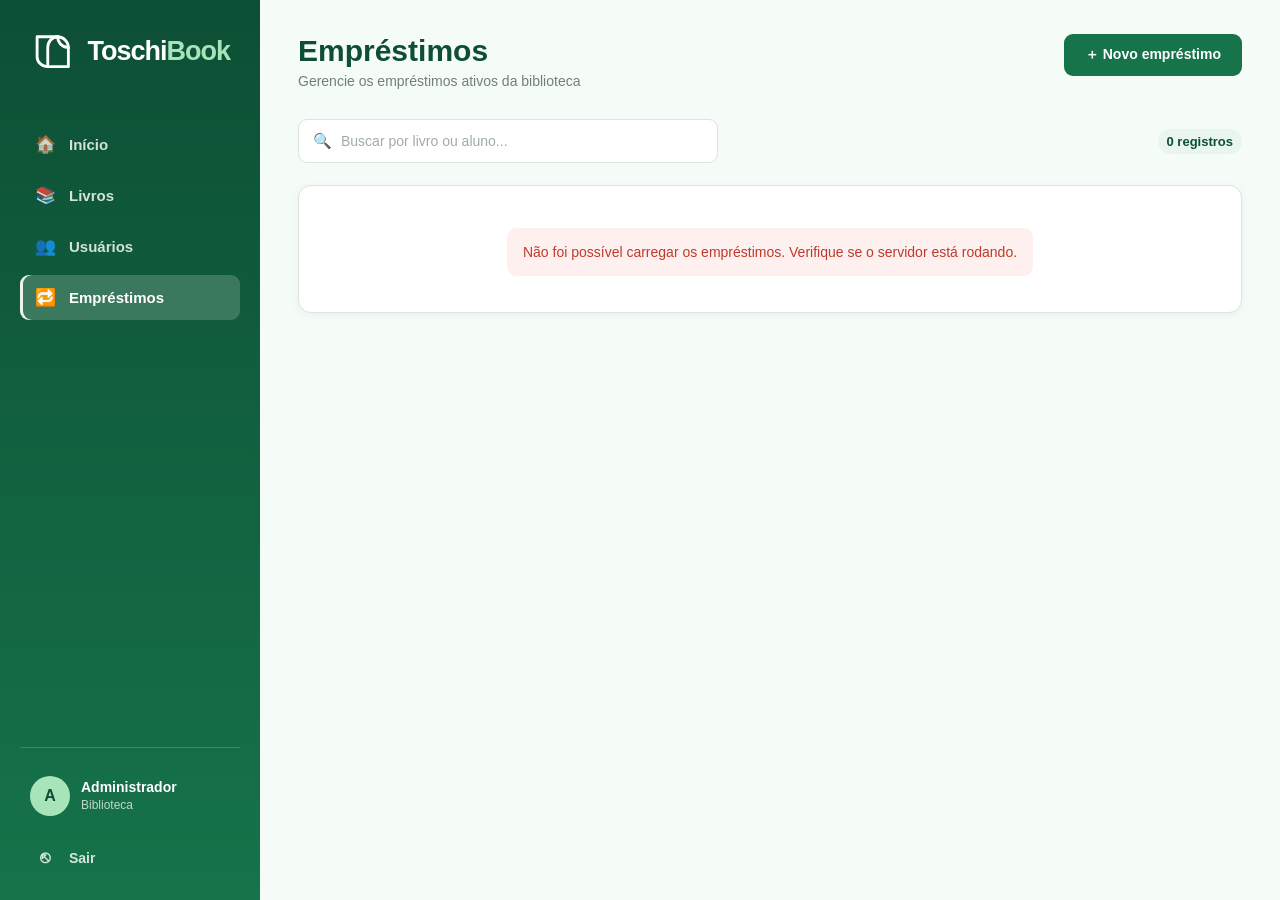
==== html/emprestimos.html @ 8090e4b2 "Add files via upload" ====
<!DOCTYPE html>
<html lang="pt-BR">
<head>
    <meta charset="UTF-8">
    <meta name="viewport" content="width=device-width, initial-scale=1.0">

    <title>Empréstimos | ToschiBook</title>

    <link rel="stylesheet" href="/css/style.css">
    <link rel="stylesheet" href="/css/dashboard.css">
    <link rel="stylesheet" href="/css/paginas.css">
</head>
<body class="dashboard-body">

    <div class="dashboard-layout">

        <!-- Barra lateral -->
        <aside class="sidebar">
            <div class="sidebar-brand logo">
                <div class="logo-icon">
                    <svg viewBox="0 0 64 64" aria-hidden="true">
                        <path d="M10 12h29c8 0 15 7 15 15v27H25c-8 0-15-6-15-14V12Z"
                              fill="none" stroke="currentColor" stroke-width="4" stroke-linejoin="round"/>
                        <path d="M25 54V27c0-8 6-15 14-15"
                              fill="none" stroke="currentColor" stroke-width="4" stroke-linecap="round"/>
                        <path d="M39 12c0 8 6 15 15 15"
                              fill="none" stroke="currentColor" stroke-width="4" stroke-linecap="round"/>
                    </svg>
                </div>
                <span>Toschi<span>Book</span></span>
            </div>

            <nav class="sidebar-nav">
                <a href="dashboard.html" class="nav-item">
                    <span class="nav-icon">🏠</span>
                    Início
                </a>
                <a href="livros.html" class="nav-item">
                    <span class="nav-icon">📚</span>
                    Livros
                </a>
                <a href="usuarios.html" class="nav-item">
                    <span class="nav-icon">👥</span>
                    Usuários
                </a>
                <a href="emprestimos.html" class="nav-item active" aria-current="page">
                    <span class="nav-icon">🔁</span>
                    Empréstimos
                </a>
            </nav>

            <div class="sidebar-footer">
                <div class="admin-chip">
                    <span class="admin-avatar">A</span>
                    <div class="admin-info">
                        <strong>Administrador</strong>
                        <small>Biblioteca</small>
                    </div>
                </div>

                <a href="index.html" class="logout-link">
                    <span class="nav-icon">⎋</span>
                    Sair
                </a>
            </div>
        </aside>

        <!-- Conteúdo principal -->
        <div class="dashboard-main">

            <header class="topbar">
                <div class="topbar-title">
                    <h1>Empréstimos</h1>
                    <p>Gerencie os empréstimos ativos da biblioteca</p>
                </div>

                <div class="topbar-actions">
                    <button class="btn btn-primary" id="btnNovoEmprestimo" type="button">
                        ＋ Novo empréstimo
                    </button>
                </div>
            </header>

            <div class="page-toolbar">
                <div class="search-box">
                    <span class="search-icon">🔍</span>
                    <input
                        type="search"
                        id="buscaEmprestimo"
                        placeholder="Buscar por livro ou aluno..."
                        autocomplete="off"
                    >
                </div>

                <span class="panel-badge" id="emprestimosCount">0 registros</span>
            </div>

            <div class="panel">
                <div class="panel-body panel-body-tight">
                    <div class="empty-state" id="emprestimosEmpty" hidden>
                        <span class="empty-icon">📭</span>
                        <p>Nenhum empréstimo encontrado.</p>
                    </div>

                    <div class="table-wrapper">
                        <table class="data-table" id="emprestimosTable" hidden>
                            <thead>
                                <tr>
                                    <th>Livro</th>
                                    <th>Aluno</th>
                                    <th>Turma</th>
                                    <th>Data</th>
                                    <th>Status</th>
                                    <th>Ações</th>
                                </tr>
                            </thead>
                            <tbody id="emprestimosBody"></tbody>
                        </table>
                    </div>
                </div>
            </div>

        </div>

    </div>

    <!-- Modal de novo empréstimo -->
    <div class="modal-overlay" id="modalEmprestimo" hidden>
        <div class="modal" role="dialog" aria-modal="true" aria-labelledby="modalTitulo">
            <div class="modal-header">
                <h2 id="modalTitulo">Novo empréstimo</h2>
                <button class="modal-close" id="fecharModal" type="button" aria-label="Fechar">×</button>
            </div>

            <div class="modal-body">
                <form id="formEmprestimo" novalidate>
                    <div class="form-grid">
                        <div class="form-group full">
                            <label for="livroSelect">Livro</label>
                            <select id="livroSelect" required>
                                <option value="">Selecione um livro...</option>
                            </select>
                            <small class="select-hint" id="livroHint"></small>
                        </div>

                        <div class="form-group full">
                            <label for="usuarioSelect">Aluno</label>
                            <select id="usuarioSelect" required>
                                <option value="">Selecione um aluno...</option>
                            </select>
                        </div>
                    </div>

                    <div class="modal-actions">
                        <button type="button" class="btn btn-secondary" id="cancelarModal">Cancelar</button>
                        <button type="submit" class="btn btn-primary" id="salvarEmprestimo">Registrar</button>
                    </div>
                </form>
            </div>
        </div>
    </div>

    <script src="/javascript/api.js"></script>
    <script src="/javascript/emprestimos.js"></script>
</body>
</html>
---- css/style.css ----
:root {
    --primary-green: #16734a;
    --dark-green: #0d4f35;
    --light-green: #e9f6ee;
    --soft-green: #f5fbf7;
    --text-color: #24352c;
    --muted-color: #718078;
    --border-color: #d9e5dd;
    --error-color: #c0392b;
    --white: #ffffff;
}

* {
    margin: 0;
    padding: 0;
    box-sizing: border-box;
}

body {
    min-height: 100vh;
    font-family: Arial, Helvetica, sans-serif;
    color: var(--text-color);
    background: var(--soft-green);
}

button,
input {
    font: inherit;
}

button {
    cursor: pointer;
}

.login-page {
    display: flex;
    min-height: 100vh;
}

/* Painel verde */

.brand-panel {
    position: relative;
    display: flex;
    align-items: center;
    justify-content: center;
    width: 48%;
    min-height: 100vh;
    overflow: hidden;
    color: var(--white);
    background:
        linear-gradient(
            145deg,
            rgba(13, 79, 53, 0.98),
            rgba(22, 115, 74, 0.94)
        );
}

.brand-panel::before,
.brand-panel::after {
    content: "";
    position: absolute;
    border-radius: 50%;
    background: rgba(255, 255, 255, 0.06);
}

.brand-panel::before {
    width: 420px;
    height: 420px;
    top: -150px;
    left: -160px;
}

.brand-panel::after {
    width: 520px;
    height: 520px;
    right: -230px;
    bottom: -220px;
}

.brand-content {
    position: relative;
    z-index: 1;
    width: min(80%, 480px);
}

.logo {
    display: flex;
    align-items: center;
    gap: 12px;
    font-size: 31px;
    font-weight: 700;
    letter-spacing: -1px;
}

.logo > span > span {
    color: #a7e4ba;
}

.logo-icon {
    display: flex;
    align-items: center;
    justify-content: center;
    width: 53px;
    height: 53px;
    color: var(--white);
}

.logo-icon svg {
    width: 100%;
    height: 100%;
}

.welcome-text {
    margin-top: 80px;
}

.welcome-text h1 {
    max-width: 420px;
    margin-bottom: 24px;
    font-size: clamp(32px, 4vw, 52px);
    line-height: 1.1;
}

.welcome-text p {
    max-width: 410px;
    color: #d5f1de;
    font-size: 17px;
    line-height: 1.7;
}

.books-decoration {
    display: flex;
    align-items: end;
    gap: 10px;
    height: 130px;
    margin-top: 75px;
    padding-left: 20px;
    border-bottom: 3px solid rgba(255, 255, 255, 0.65);
}

.book {
    display: block;
    width: 48px;
    border-radius: 5px 5px 0 0;
    box-shadow: 5px 0 0 rgba(0, 0, 0, 0.08);
}

.book-one {
    height: 100px;
    background: #a7e4ba;
    transform: rotate(-5deg);
}

.book-two {
    height: 120px;
    background: #f1d18a;
    transform: rotate(4deg);
}

.book-three {
    height: 85px;
    background: #d2e9f2;
    transform: rotate(-3deg);
}

.book-four {
    height: 108px;
    background: #eaa5a5;
    transform: rotate(6deg);
}

/* Painel do formulário */

.form-panel {
    display: flex;
    align-items: center;
    justify-content: center;
    width: 52%;
    padding: 40px;
    background: var(--white);
}

.login-card {
    width: min(100%, 430px);
}

.form-header {
    margin-bottom: 36px;
}

.form-header h2 {
    margin-bottom: 10px;
    color: var(--dark-green);
    font-size: 30px;
}

.form-header p {
    color: var(--muted-color);
    font-size: 15px;
}

.mobile-logo {
    display: none;
}

.input-group {
    margin-bottom: 22px;
}

.input-group label {
    display: block;
    margin-bottom: 9px;
    color: var(--text-color);
    font-size: 14px;
    font-weight: 600;
}

.input-wrapper {
    position: relative;
    display: flex;
    align-items: center;
}

.input-icon {
    position: absolute;
    left: 16px;
    z-index: 1;
    color: var(--primary-green);
    font-size: 15px;
}

.input-wrapper input {
    width: 100%;
    height: 52px;
    padding: 0 16px 0 45px;
    border: 1px solid var(--border-color);
    border-radius: 9px;
    outline: none;
    color: var(--text-color);
    background: var(--white);
    transition: 0.2s ease;
}

.input-wrapper input::placeholder {
    color: #a0ada5;
}

.input-wrapper input:focus {
    border-color: var(--primary-green);
    box-shadow: 0 0 0 4px rgba(22, 115, 74, 0.1);
}

.input-wrapper input.input-error {
    border-color: var(--error-color);
}

.show-password {
    position: absolute;
    right: 13px;
    border: 0;
    color: var(--primary-green);
    background: transparent;
    font-size: 12px;
    font-weight: 600;
}

.show-password:hover {
    text-decoration: underline;
}

.error-message {
    display: block;
    min-height: 17px;
    margin-top: 6px;
    color: var(--error-color);
    font-size: 12px;
}

.form-options {
    display: flex;
    align-items: center;
    justify-content: space-between;
    margin: 3px 0 28px;
    font-size: 13px;
}

.remember-me {
    display: flex;
    align-items: center;
    gap: 8px;
    color: var(--muted-color);
    cursor: pointer;
}

.remember-me input {
    accent-color: var(--primary-green);
}

.form-options a {
    color: var(--primary-green);
    font-weight: 600;
    text-decoration: none;
}

.form-options a:hover {
    text-decoration: underline;
}

.login-button {
    display: flex;
    align-items: center;
    justify-content: center;
    width: 100%;
    height: 53px;
    border: 0;
    border-radius: 9px;
    color: var(--white);
    background: var(--primary-green);
    font-weight: 700;
    transition: 0.2s ease;
}

.login-button:hover {
    background: var(--dark-green);
    transform: translateY(-1px);
    box-shadow: 0 7px 16px rgba(22, 115, 74, 0.2);
}

.login-button:disabled {
    cursor: not-allowed;
    opacity: 0.75;
}

.loading-spinner {
    display: none;
    width: 19px;
    height: 19px;
    border: 3px solid rgba(255, 255, 255, 0.4);
    border-top-color: var(--white);
    border-radius: 50%;
    animation: spin 0.8s linear infinite;
}

.login-button.loading .button-text {
    display: none;
}

.login-button.loading .loading-spinner {
    display: block;
}

.status-message {
    min-height: 20px;
    margin-top: 15px;
    text-align: center;
    font-size: 13px;
}

.status-message.success {
    color: var(--primary-green);
}

.status-message.error {
    color: var(--error-color);
}

.form-footer {
    display: flex;
    flex-direction: column;
    gap: 8px;
    margin-top: 45px;
    color: #9aa89f;
    font-size: 12px;
    text-align: center;
}

.create-account-link {
    color: var(--primary-green);
    font-weight: 700;
    text-decoration: none;
}

.create-account-link:hover {
    text-decoration: underline;
}

@keyframes spin {
    to {
        transform: rotate(360deg);
    }
}

/* Responsividade */

@media (max-width: 850px) {
    .login-page {
        display: block;
    }

    .brand-panel {
        display: none;
    }

    .form-panel {
        width: 100%;
        min-height: 100vh;
        padding: 28px 22px;
    }

    .mobile-logo {
        display: flex;
        justify-content: center;
        margin-bottom: 55px;
        color: var(--primary-green);
    }

    .mobile-logo .logo-icon {
        color: var(--primary-green);
    }

    .form-header {
        margin-bottom: 30px;
    }
}

@media (max-width: 430px) {
    .form-panel {
        padding: 25px 18px;
    }

    .mobile-logo {
        margin-bottom: 42px;
        font-size: 27px;
    }

    .form-header h2 {
        font-size: 26px;
    }

    .form-options {
        align-items: flex-start;
        flex-direction: column;
        gap: 15px;
    }

    .form-footer {
        margin-top: 45px;
    }
}
---- css/dashboard.css ----
/* ===== Dashboard ToschiBook ===== */

.dashboard-body {
    background: var(--soft-green);
}

.dashboard-layout {
    display: flex;
    min-height: 100vh;
}

/* --- Barra lateral --- */

.sidebar {
    display: flex;
    flex-direction: column;
    width: 260px;
    flex-shrink: 0;
    padding: 28px 20px 22px;
    color: var(--white);
    background:
        linear-gradient(
            180deg,
            var(--dark-green),
            var(--primary-green)
        );
}

.sidebar-brand {
    padding: 0 10px;
    font-size: 27px;
}

.sidebar-brand .logo-icon {
    width: 46px;
    height: 46px;
}

.sidebar-nav {
    display: flex;
    flex-direction: column;
    gap: 6px;
    margin-top: 48px;
}

.nav-item {
    display: flex;
    align-items: center;
    gap: 13px;
    padding: 12px 14px;
    border-radius: 9px;
    color: rgba(255, 255, 255, 0.82);
    font-size: 15px;
    font-weight: 600;
    text-decoration: none;
    transition: 0.2s ease;
}

.nav-item:hover {
    color: var(--white);
    background: rgba(255, 255, 255, 0.12);
}

.nav-item.active {
    color: var(--white);
    background: rgba(255, 255, 255, 0.18);
    box-shadow: inset 3px 0 0 rgba(255, 255, 255, 0.9);
}

.nav-icon {
    width: 22px;
    font-size: 17px;
    text-align: center;
}

.sidebar-footer {
    margin-top: auto;
    padding-top: 24px;
    border-top: 1px solid rgba(255, 255, 255, 0.18);
}

.admin-chip {
    display: flex;
    align-items: center;
    gap: 11px;
    padding: 4px 10px;
}

.admin-avatar {
    display: flex;
    align-items: center;
    justify-content: center;
    width: 40px;
    height: 40px;
    border-radius: 50%;
    color: var(--dark-green);
    background: #a7e4ba;
    font-weight: 700;
}

.admin-info {
    display: flex;
    flex-direction: column;
    line-height: 1.35;
}

.admin-info strong {
    font-size: 14px;
}

.admin-info small {
    color: rgba(255, 255, 255, 0.72);
    font-size: 12px;
}

.logout-link {
    display: flex;
    align-items: center;
    gap: 13px;
    margin-top: 18px;
    padding: 10px 14px;
    border-radius: 9px;
    color: rgba(255, 255, 255, 0.82);
    font-size: 14px;
    font-weight: 600;
    text-decoration: none;
    transition: 0.2s ease;
}

.logout-link:hover {
    color: var(--white);
    background: rgba(255, 255, 255, 0.12);
}

/* --- Área principal --- */

.dashboard-main {
    flex: 1;
    min-width: 0;
    padding: 34px 38px 50px;
}

.topbar {
    display: flex;
    align-items: flex-start;
    justify-content: space-between;
    gap: 20px;
    margin-bottom: 30px;
}

.topbar-title h1 {
    color: var(--dark-green);
    font-size: 30px;
}

.topbar-title p {
    margin-top: 5px;
    color: var(--muted-color);
    font-size: 14px;
}

.refresh-button {
    display: inline-flex;
    align-items: center;
    gap: 8px;
    padding: 11px 20px;
    border: 1px solid var(--border-color);
    border-radius: 9px;
    color: var(--primary-green);
    background: var(--white);
    font-size: 14px;
    font-weight: 700;
    transition: 0.2s ease;
}

.refresh-button:hover {
    border-color: var(--primary-green);
    box-shadow: 0 4px 12px rgba(22, 115, 74, 0.14);
}

.refresh-button:disabled {
    cursor: not-allowed;
    opacity: 0.65;
}

/* --- Cards de estatísticas --- */

.stats-grid {
    display: grid;
    grid-template-columns: repeat(3, 1fr);
    gap: 18px;
    margin-bottom: 30px;
}

.stat-card {
    display: flex;
    align-items: center;
    gap: 16px;
    padding: 22px 24px;
    border: 1px solid var(--border-color);
    border-radius: 13px;
    background: var(--white);
    box-shadow: 0 2px 8px rgba(13, 79, 53, 0.05);
}

.stat-icon {
    display: flex;
    align-items: center;
    justify-content: center;
    width: 52px;
    height: 52px;
    border-radius: 12px;
    font-size: 24px;
}

.stat-icon-green {
    background: var(--light-green);
}

.stat-icon-blue {
    background: #e8f1fa;
}

.stat-icon-yellow {
    background: #fdf3df;
}

.stat-info {
    display: flex;
    flex-direction: column;
    min-width: 0;
}

.stat-label {
    color: var(--muted-color);
    font-size: 13px;
    font-weight: 600;
}

.stat-value {
    margin-top: 3px;
    color: var(--text-color);
    font-size: 30px;
    line-height: 1.1;
}

/* --- Painéis --- */

.content-grid {
    display: grid;
    grid-template-columns: 1.2fr 1fr;
    gap: 18px;
}

.panel {
    border: 1px solid var(--border-color);
    border-radius: 13px;
    background: var(--white);
    box-shadow: 0 2px 8px rgba(13, 79, 53, 0.05);
    overflow: hidden;
}

.panel-header {
    display: flex;
    align-items: center;
    justify-content: space-between;
    padding: 18px 22px;
    border-bottom: 1px solid var(--border-color);
}

.panel-header h2 {
    color: var(--dark-green);
    font-size: 17px;
}

.panel-badge {
    display: inline-flex;
    align-items: center;
    justify-content: center;
    min-width: 28px;
    height: 25px;
    padding: 0 9px;
    border-radius: 999px;
    color: var(--dark-green);
    background: var(--light-green);
    font-size: 13px;
    font-weight: 700;
}

.panel-body {
    padding: 8px 22px 20px;
}

/* --- Tabela --- */

.table-wrapper {
    overflow-x: auto;
}

.data-table {
    width: 100%;
    border-collapse: collapse;
    font-size: 14px;
}

.data-table th {
    padding: 13px 10px;
    color: var(--muted-color);
    font-size: 12px;
    font-weight: 700;
    text-align: left;
    text-transform: uppercase;
    letter-spacing: 0.4px;
    border-bottom: 1px solid var(--border-color);
}

.data-table td {
    padding: 13px 10px;
    border-bottom: 1px solid #eef3ef;
}

.data-table tbody tr:last-child td {
    border-bottom: 0;
}

.data-table tbody tr:hover {
    background: var(--soft-green);
}

.book-title-cell {
    font-weight: 600;
    color: var(--text-color);
}

.small-text {
    color: var(--muted-color);
    font-size: 12px;
}

/* --- Lista de livros --- */

.book-list {
    list-style: none;
    margin-top: 10px;
}

.book-list li {
    display: flex;
    align-items: center;
    justify-content: space-between;
    gap: 12px;
    padding: 11px 4px;
    border-bottom: 1px solid #eef3ef;
}

.book-list li:last-child {
    border-bottom: 0;
}

.book-cover {
    display: flex;
    align-items: center;
    justify-content: center;
    width: 40px;
    height: 48px;
    flex-shrink: 0;
    border-radius: 5px;
    color: #fff;
    background: var(--primary-green);
    font-size: 18px;
    box-shadow: 2px 2px 0 rgba(13, 79, 53, 0.18);
}

.book-meta {
    flex: 1;
    min-width: 0;
}

.book-meta strong {
    display: block;
    overflow: hidden;
    color: var(--text-color);
    font-size: 14px;
    text-overflow: ellipsis;
    white-space: nowrap;
}

.book-meta small {
    display: block;
    margin-top: 3px;
    overflow: hidden;
    color: var(--muted-color);
    font-size: 12px;
    text-overflow: ellipsis;
    white-space: nowrap;
}

.book-copies {
    flex-shrink: 0;
    padding: 4px 10px;
    border-radius: 999px;
    color: var(--primary-green);
    background: var(--light-green);
    font-size: 12px;
    font-weight: 700;
}

/* --- Estados vazios --- */

.empty-state {
    display: flex;
    flex-direction: column;
    align-items: center;
    gap: 8px;
    padding: 42px 10px 36px;
    color: var(--muted-color);
    text-align: center;
}

.empty-state[hidden] {
    display: none;
}

.empty-icon {
    font-size: 34px;
}

.empty-state p {
    font-size: 14px;
}

/* --- Erro na busca --- */

.load-error {
    padding: 16px;
    border-radius: 9px;
    color: var(--error-color);
    background: #fdf0ee;
    font-size: 14px;
}

/* --- Responsividade --- */

@media (max-width: 1080px) {
    .content-grid {
        grid-template-columns: 1fr;
    }
}

@media (max-width: 900px) {
    .dashboard-layout {
        display: block;
    }

    .sidebar {
        width: 100%;
        padding: 18px 18px 14px;
    }

    .sidebar-nav {
        flex-direction: row;
        flex-wrap: wrap;
        gap: 8px;
        margin-top: 18px;
    }

    .nav-item {
        padding: 9px 13px;
        font-size: 14px;
    }

    .nav-item.active {
        box-shadow: inset 0 -3px 0 rgba(255, 255, 255, 0.9);
    }

    .sidebar-footer {
        display: flex;
        align-items: center;
        justify-content: space-between;
        margin-top: 18px;
        padding-top: 14px;
    }

    .logout-link {
        margin-top: 0;
    }

    .dashboard-main {
        padding: 26px 20px 40px;
    }
}

@media (max-width: 720px) {
    .stats-grid {
        grid-template-columns: 1fr;
    }

    .topbar {
        flex-direction: column;
        align-items: stretch;
    }

    .refresh-button {
        justify-content: center;
    }
}
---- css/paginas.css ----
/* ===== Componentes das páginas de gestão ToschiBook ===== */

/* --- Barra de ferramentas (busca + ação) --- */

.page-toolbar {
    display: flex;
    align-items: center;
    justify-content: space-between;
    gap: 16px;
    margin-bottom: 22px;
}

.search-box {
    position: relative;
    flex: 1;
    max-width: 420px;
}

.search-box input {
    width: 100%;
    height: 44px;
    padding: 0 16px 0 42px;
    border: 1px solid var(--border-color);
    border-radius: 9px;
    outline: none;
    color: var(--text-color);
    background: var(--white);
    font-size: 14px;
    transition: 0.2s ease;
}

.search-box input::placeholder {
    color: #a0ada5;
}

.search-box input:focus {
    border-color: var(--primary-green);
    box-shadow: 0 0 0 4px rgba(22, 115, 74, 0.1);
}

.search-icon {
    position: absolute;
    left: 15px;
    top: 50%;
    transform: translateY(-50%);
    color: var(--primary-green);
    font-size: 15px;
}

/* --- Botões --- */

.btn {
    display: inline-flex;
    align-items: center;
    justify-content: center;
    gap: 8px;
    padding: 11px 20px;
    border-radius: 9px;
    font-size: 14px;
    font-weight: 700;
    border: 1px solid transparent;
    cursor: pointer;
    transition: 0.2s ease;
}

.btn-primary {
    color: var(--white);
    background: var(--primary-green);
}

.btn-primary:hover {
    background: var(--dark-green);
    transform: translateY(-1px);
    box-shadow: 0 7px 16px rgba(22, 115, 74, 0.2);
}

.btn-secondary {
    color: var(--primary-green);
    background: var(--white);
    border-color: var(--border-color);
}

.btn-secondary:hover {
    border-color: var(--primary-green);
}

.btn-danger {
    color: var(--error-color);
    background: #fdf0ee;
}

.btn-danger:hover {
    background: #fbded9;
}

.btn:disabled {
    cursor: not-allowed;
    opacity: 0.65;
}

.btn-small {
    padding: 7px 13px;
    font-size: 12px;
    border-radius: 7px;
}

/* --- Tabela com ações --- */

.table-actions {
    display: flex;
    align-items: center;
    gap: 8px;
    white-space: nowrap;
}

/* --- Modal --- */

.modal-overlay {
    position: fixed;
    inset: 0;
    display: flex;
    align-items: center;
    justify-content: center;
    z-index: 100;
    padding: 20px;
    background: rgba(13, 79, 53, 0.45);
}

.modal-overlay[hidden] {
    display: none;
}

.modal {
    width: min(100%, 520px);
    max-height: calc(100vh - 40px);
    overflow-y: auto;
    border-radius: 13px;
    background: var(--white);
    box-shadow: 0 18px 50px rgba(13, 79, 53, 0.3);
}

.modal-header {
    display: flex;
    align-items: center;
    justify-content: space-between;
    padding: 20px 24px;
    border-bottom: 1px solid var(--border-color);
}

.modal-header h2 {
    color: var(--dark-green);
    font-size: 19px;
}

.modal-close {
    display: flex;
    align-items: center;
    justify-content: center;
    width: 34px;
    height: 34px;
    border: 0;
    border-radius: 8px;
    color: var(--muted-color);
    background: transparent;
    font-size: 22px;
    line-height: 1;
    transition: 0.2s ease;
}

.modal-close:hover {
    color: var(--error-color);
    background: #fdf0ee;
}

.modal-body {
    padding: 24px;
}

.form-grid {
    display: grid;
    grid-template-columns: 1fr 1fr;
    gap: 0 18px;
}

.form-group {
    margin-bottom: 16px;
}

.form-group.full {
    grid-column: 1 / -1;
}

.form-group label {
    display: block;
    margin-bottom: 8px;
    font-size: 13px;
    font-weight: 600;
}

.form-group input,
.form-group select {
    width: 100%;
    height: 46px;
    padding: 0 14px;
    border: 1px solid var(--border-color);
    border-radius: 8px;
    outline: none;
    color: var(--text-color);
    background: var(--white);
    font: inherit;
    font-size: 14px;
    transition: 0.2s ease;
}

.form-group input:focus,
.form-group select:focus {
    border-color: var(--primary-green);
    box-shadow: 0 0 0 4px rgba(22, 115, 74, 0.1);
}

.modal-actions {
    display: flex;
    justify-content: flex-end;
    gap: 10px;
    margin-top: 8px;
    padding-top: 18px;
    border-top: 1px solid var(--border-color);
}

/* --- Estados da tabela --- */

.panel-body-tight {
    padding: 0;
}

/* --- Badge de status --- */

.badge-status {
    display: inline-block;
    padding: 4px 11px;
    border-radius: 999px;
    font-size: 12px;
    font-weight: 700;
}

.badge-status.ativo {
    color: var(--primary-green);
    background: var(--light-green);
}

/* --- Select de empréstimo vazio (sem opções) --- */

.select-hint {
    margin-top: -6px;
    color: var(--muted-color);
    font-size: 12px;
}

/* --- Responsividade --- */

@media (max-width: 720px) {
    .page-toolbar {
        flex-direction: column;
        align-items: stretch;
    }

    .search-box {
        max-width: none;
    }

    .form-grid {
        grid-template-columns: 1fr;
        gap: 0;
    }

    .modal body {
        padding: 18px;
    }
}
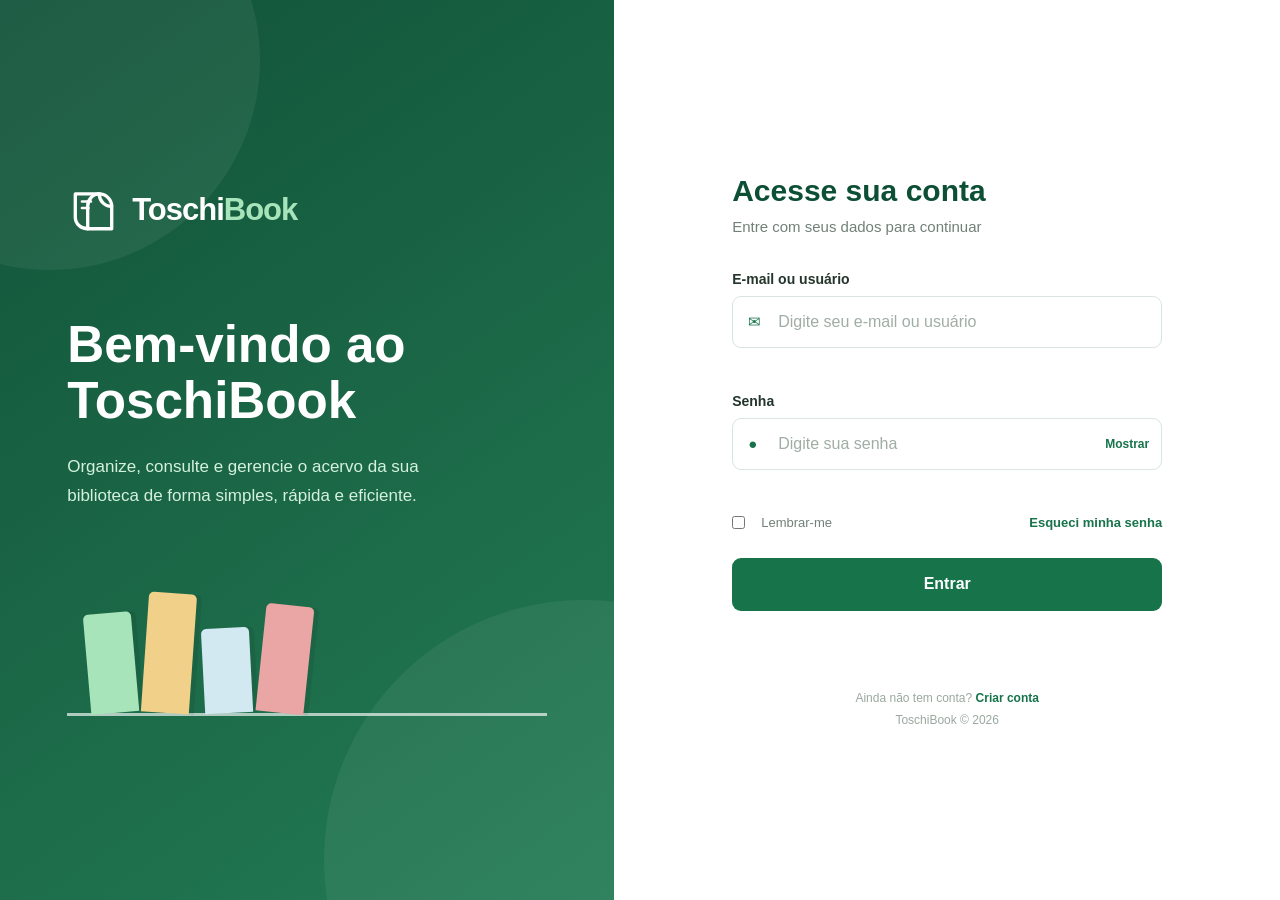
==== commit 2748f1a6: "Atualizações no projeto" ====
--- a/html/emprestimos.html
+++ b/html/emprestimos.html
@@ -1,5 +1,6 @@
 <!DOCTYPE html>
 <html lang="pt-BR">
+
 <head>
     <meta charset="UTF-8">
     <meta name="viewport" content="width=device-width, initial-scale=1.0">
@@ -10,6 +11,7 @@
     <link rel="stylesheet" href="/css/dashboard.css">
     <link rel="stylesheet" href="/css/paginas.css">
 </head>
+
 <body class="dashboard-body">
 
     <div class="dashboard-layout">
@@ -19,12 +21,12 @@
             <div class="sidebar-brand logo">
                 <div class="logo-icon">
                     <svg viewBox="0 0 64 64" aria-hidden="true">
-                        <path d="M10 12h29c8 0 15 7 15 15v27H25c-8 0-15-6-15-14V12Z"
-                              fill="none" stroke="currentColor" stroke-width="4" stroke-linejoin="round"/>
-                        <path d="M25 54V27c0-8 6-15 14-15"
-                              fill="none" stroke="currentColor" stroke-width="4" stroke-linecap="round"/>
-                        <path d="M39 12c0 8 6 15 15 15"
-                              fill="none" stroke="currentColor" stroke-width="4" stroke-linecap="round"/>
+                        <path d="M10 12h29c8 0 15 7 15 15v27H25c-8 0-15-6-15-14V12Z" fill="none" stroke="currentColor"
+                            stroke-width="4" stroke-linejoin="round" />
+                        <path d="M25 54V27c0-8 6-15 14-15" fill="none" stroke="currentColor" stroke-width="4"
+                            stroke-linecap="round" />
+                        <path d="M39 12c0 8 6 15 15 15" fill="none" stroke="currentColor" stroke-width="4"
+                            stroke-linecap="round" />
                     </svg>
                 </div>
                 <span>Toschi<span>Book</span></span>
@@ -51,14 +53,14 @@
 
             <div class="sidebar-footer">
                 <div class="admin-chip">
-                    <span class="admin-avatar">A</span>
+                    <span class="admin-avatar">U</span>
                     <div class="admin-info">
-                        <strong>Administrador</strong>
+                        <strong id="adminNome">Usuário</strong>
                         <small>Biblioteca</small>
                     </div>
                 </div>
 
-                <a href="index.html" class="logout-link">
+                <a href="index.html" class="logout-link" id="logoutLink">
                     <span class="nav-icon">⎋</span>
                     Sair
                 </a>
@@ -84,12 +86,8 @@
             <div class="page-toolbar">
                 <div class="search-box">
                     <span class="search-icon">🔍</span>
-                    <input
-                        type="search"
-                        id="buscaEmprestimo"
-                        placeholder="Buscar por livro ou aluno..."
-                        autocomplete="off"
-                    >
+                    <input type="search" id="buscaEmprestimo" placeholder="Buscar por livro ou aluno..."
+                        autocomplete="off">
                 </div>
 
                 <span class="panel-badge" id="emprestimosCount">0 registros</span>
@@ -161,6 +159,8 @@
     </div>
 
     <script src="/javascript/api.js"></script>
+    <script src="/javascript/auth.js"></script>
     <script src="/javascript/emprestimos.js"></script>
 </body>
-</html>
+
+</html>
--- a/css/paginas.css
+++ b/css/paginas.css
@@ -91,6 +91,17 @@
 
 .btn-danger:hover {
     background: #fbded9;
+}
+
+.btn-return {
+    color: #b05c04;
+    background: #fdf3e8;
+}
+
+.btn-return:hover {
+    background: #fce8d2;
+    transform: translateY(-1px);
+    box-shadow: 0 4px 12px rgba(176, 92, 4, 0.15);
 }
 
 .btn:disabled {
@@ -276,4 +287,4 @@
     .modal body {
         padding: 18px;
     }
-}
+}
